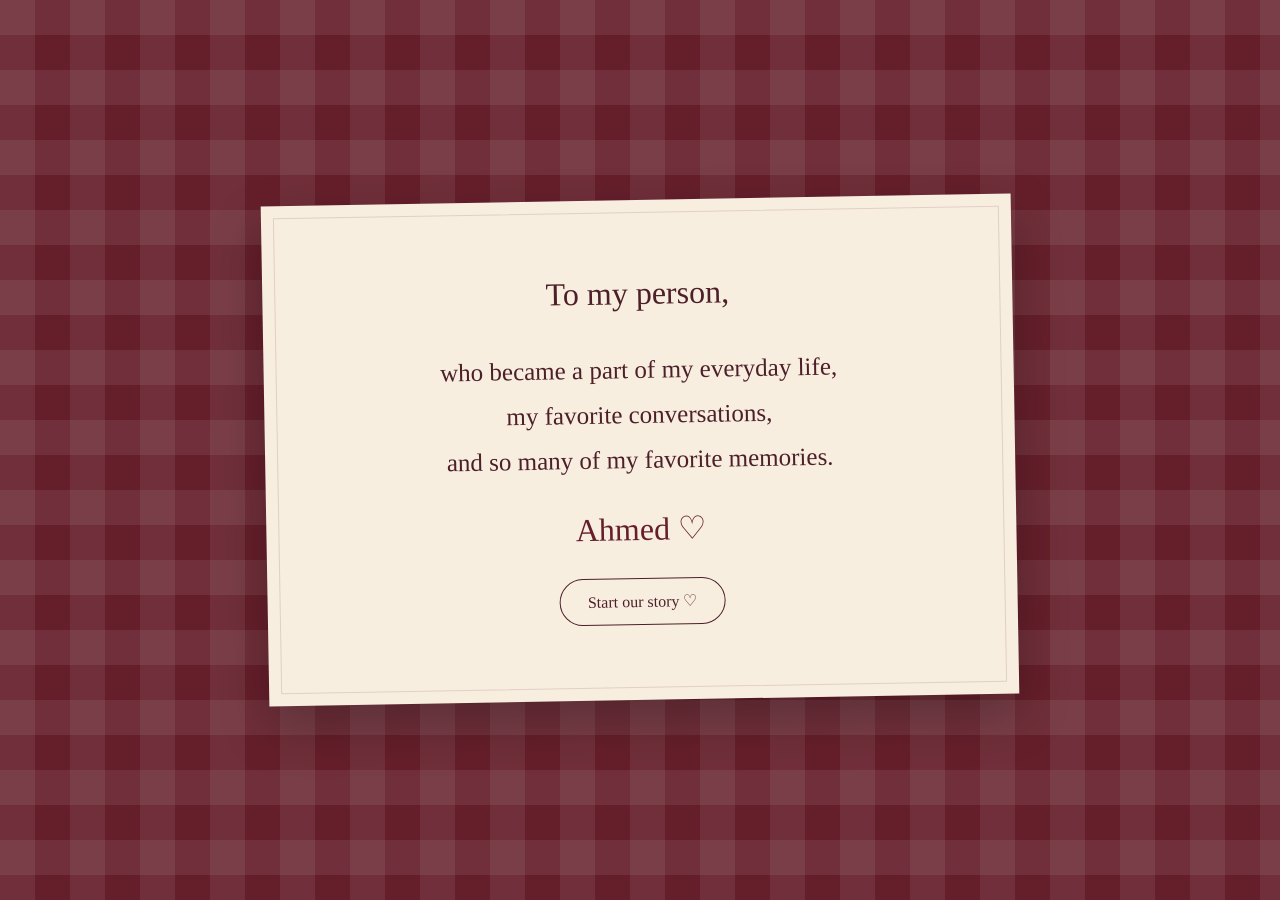
==== index.html @ bc13cdd4 "Add files via upload" ====
<!DOCTYPE html>
<html lang="en">
<head>
<meta charset="UTF-8"><meta name="viewport" content="width=device-width, initial-scale=1.0">
<title>To My Person ❤️</title><link rel="stylesheet" href="style.css">
</head>
<body>
<main class="letter-page"><audio id="bgMusic" preload="auto" src="music/esht_ma3ak_hekayat.mp3"></audio><div class="letter"><div class="letter-content">
<p class="greeting">To my person,</p>
<p class="message">who became a part of my everyday life,<br>my favorite conversations,<br>and so many of my favorite memories.</p>
<p class="name">Ahmed ♡</p>
<button id="startBtn">Start our story ♡</button>
</div></div></main>
<script src="script.js"></script>
</body></html>
---- style.css ----
*{margin:0;padding:0;box-sizing:border-box}body{min-height:100vh;overflow-x:hidden;font-family:"Segoe Print","Comic Sans MS",cursive;background:#651f2b;transition:opacity .6s ease}button,input{font-family:inherit}.checker-page{min-height:100vh;background-color:#651f2b;background-image:linear-gradient(90deg,rgba(255,255,255,.07) 50%,transparent 50%),linear-gradient(rgba(255,255,255,.07) 50%,transparent 50%);background-size:70px 70px}
.password-page{min-height:100vh;display:flex;justify-content:center;align-items:center;padding:25px}.password-box{width:min(520px,90vw);background:#f8eee0;padding:65px 40px;text-align:center;color:#651f2b;box-shadow:0 20px 50px rgba(0,0,0,.28);transform:rotate(-1deg);opacity:0;animation:passwordIn 1.2s ease forwards}.password-title{font-size:28px;line-height:1.4;margin-bottom:25px}.flowers{font-size:25px;margin-bottom:35px;animation:flowerFloat 3s ease-in-out infinite}.password-label{font-size:14px;letter-spacing:4px;margin-bottom:12px}#passwordInput{width:180px;border:0;border-bottom:2px solid #651f2b;background:transparent;outline:0;text-align:center;color:#651f2b;font-size:27px;letter-spacing:8px;padding:8px;margin-bottom:20px}#passwordInput::placeholder{color:rgba(101,31,43,.35);letter-spacing:5px}.hint{font-size:17px;line-height:1.7;margin-bottom:28px}.hint span{font-size:15px;opacity:.8}#enterBtn{border:1px solid #651f2b;background:transparent;color:#651f2b;padding:12px 28px;border-radius:30px;font-size:16px;cursor:pointer;transition:.3s}#enterBtn:hover{background:#651f2b;color:#f8eee0;transform:translateY(-3px)}#errorMessage{min-height:25px;margin-top:15px;font-size:15px}
.letter-page{width:100%;min-height:100vh;display:flex;justify-content:center;align-items:center;padding:30px;background-color:#651f2b;background-image:linear-gradient(90deg,rgba(255,255,255,.07) 50%,transparent 50%),linear-gradient(rgba(255,255,255,.07) 50%,transparent 50%);background-size:70px 70px}.letter{width:min(750px,90vw);min-height:500px;background:#f8eee0;position:relative;display:flex;align-items:center;justify-content:center;padding:70px 60px;box-shadow:0 20px 50px rgba(0,0,0,.25);transform:rotate(-1deg);opacity:0;animation:letterIn 1.3s ease forwards}.letter:before{content:"";position:absolute;inset:12px;border:1px solid rgba(101,31,43,.15)}.letter-content{text-align:center;color:#4d2029;position:relative;z-index:2}.greeting{font-size:32px;margin-bottom:35px;opacity:0;animation:textIn 1s ease .8s forwards}.message{font-size:25px;line-height:1.8;opacity:0;animation:textIn 1.2s ease 1.3s forwards}.name{font-size:32px;margin-top:28px;color:#651f2b;opacity:0;animation:textIn 1s ease 2s forwards}.letter-content button{margin-top:30px;border:1px solid #4d2029;background:transparent;color:#4d2029;padding:13px 27px;border-radius:30px;font-size:16px;cursor:pointer;opacity:0;animation:textIn 1s ease 2.2s forwards;transition:.3s}.letter-content button:hover{background:#4d2029;color:#f8eee0;transform:translateY(-3px)}
.memories-page{min-height:100vh;color:#f8eee0;text-align:center;padding:70px 25px 100px}.memories-small{font-size:20px;opacity:0;animation:textIn 1s ease forwards}.memories-title{font-size:58px;font-weight:400;margin:10px 0 20px;opacity:0;animation:textIn 1s ease .3s forwards}.memories-intro{font-size:20px;line-height:1.7;margin-bottom:70px;opacity:0;animation:textIn 1s ease .6s forwards}.memory-gallery{width:min(1080px,95vw);margin:auto;display:flex;justify-content:center;gap:42px;flex-wrap:wrap}.memory-card{width:290px;border:0;padding:18px 18px 24px;background:#f8eee0;color:#651f2b;box-shadow:0 15px 35px rgba(0,0,0,.3);cursor:pointer;text-align:center;opacity:0;transition:transform .45s ease,box-shadow .45s ease;animation:memoryIn 1s ease forwards}.memory-card:nth-child(1){animation-delay:.8s;transform:rotate(-4deg)}.memory-card:nth-child(2){animation-delay:1.05s;transform:rotate(3deg)}.memory-card:nth-child(3){animation-delay:1.3s;transform:rotate(-2deg)}.memory-card:nth-child(4){animation-delay:1.55s;transform:rotate(4deg)}.memory-card:nth-child(5){animation-delay:1.8s;transform:rotate(-3deg)}.memory-card:nth-child(6){animation-delay:2.05s;transform:rotate(2deg)}.memory-card:hover,.memory-card.open{transform:translateY(-10px) rotate(0) scale(1.02);box-shadow:0 25px 45px rgba(0,0,0,.35)}.photo{width:100%;height:290px;background:#dfcdbb;display:flex;justify-content:center;align-items:center;overflow:hidden}.photo img{width:100%;height:100%;object-fit:cover;display:block}.memory-number{font-size:13px;letter-spacing:2px;margin-top:17px;opacity:.7}.tap-hint{font-size:13px;margin-top:6px;opacity:.5}.memory-message{max-height:0;overflow:hidden;opacity:0;transform:translateY(-6px);transition:max-height .55s ease,opacity .4s ease,transform .4s ease,margin .4s ease}.memory-card.open .memory-message{max-height:160px;opacity:1;transform:translateY(0);margin-top:14px}.memory-text{font-size:19px;line-height:1.6;padding:13px 10px;background:rgba(101,31,43,.07);border-radius:4px}.next-btn{margin-top:75px;border:1px solid #f8eee0;background:transparent;color:#f8eee0;padding:14px 30px;border-radius:30px;font-size:16px;cursor:pointer;opacity:0;animation:textIn 1s ease 2.5s forwards;transition:.3s}.next-btn:hover{background:#f8eee0;color:#651f2b;transform:translateY(-3px)}
.final-page{min-height:100vh;color:#f8eee0;text-align:center;padding:55px 20px 80px}.final-title{font-size:38px;font-weight:400;margin-bottom:28px;opacity:0;animation:textIn 1s ease forwards}.final-photo{width:min(360px,85vw);height:430px;margin:0 auto 35px;background:#f8eee0;padding:14px;box-shadow:0 18px 40px rgba(0,0,0,.3);transform:rotate(-2deg);opacity:0;animation:memoryIn 1s ease .4s forwards}.final-photo img{width:100%;height:100%;object-fit:cover;display:block}.envelope{width:230px;height:150px;margin:15px auto;position:relative;cursor:pointer;opacity:0;animation:textIn 1s ease 1s forwards}.envelope-back{position:absolute;inset:0;background:#f8eee0;box-shadow:0 15px 30px rgba(0,0,0,.25);border-radius:4px}.envelope-flap{position:absolute;left:0;top:0;width:0;height:0;border-left:115px solid transparent;border-right:115px solid transparent;border-top:78px solid #e8d8c5;transform-origin:top center;transition:transform .7s ease;z-index:3}.envelope-front{position:absolute;left:0;right:0;bottom:0;height:82px;background:#f1e3d2;clip-path:polygon(0 0,50% 58%,100% 0,100% 100%,0 100%);z-index:4}.envelope-label{position:absolute;inset:auto 0 18px;z-index:5;color:#651f2b;font-size:17px}.envelope.open .envelope-flap{transform:rotateX(180deg)}.final-letter{width:min(650px,90vw);margin:0 auto;background:#f8eee0;color:#651f2b;padding:35px 30px;box-shadow:0 20px 45px rgba(0,0,0,.3);opacity:0;transform:translateY(25px);pointer-events:none;transition:opacity .6s ease,transform .6s ease}.final-letter.open{opacity:1;transform:translateY(0);pointer-events:auto}.final-letter h2{font-size:28px;font-weight:400;margin-bottom:18px}.final-letter p{font-size:20px;line-height:1.8}
@keyframes letterIn{from{opacity:0;transform:translateY(80px) rotate(-4deg) scale(.9)}to{opacity:1;transform:translateY(0) rotate(-1deg) scale(1)}}@keyframes textIn{from{opacity:0;transform:translateY(15px)}to{opacity:1;transform:translateY(0)}}@keyframes passwordIn{from{opacity:0;transform:translateY(60px) rotate(-5deg) scale(.92)}to{opacity:1;transform:translateY(0) rotate(-1deg) scale(1)}}@keyframes flowerFloat{0%,100%{transform:translateY(0)}50%{transform:translateY(-5px)}}@keyframes memoryIn{from{opacity:0;transform:translateY(70px) rotate(0) scale(.9)}to{opacity:1}}
@media(max-width:700px){.memories-page{padding-top:45px}.memories-title{font-size:44px}.memories-intro{font-size:17px;margin-bottom:45px}.memory-card{width:min(330px,90vw)}.letter{padding:55px 25px}.greeting{font-size:27px}.message{font-size:20px}.name{font-size:28px}}

/* Arabic handwriting + final-page reveal */
.arabic, .memory-text, .tap-hint, .final-reveal-btn, .final-next-hint, .envelope-label, .final-letter {
    font-family: "Aref Ruqaa Ink", "Aref Ruqaa", "Segoe Print", Tahoma, sans-serif;
}

.memory-text { direction: rtl; }
.tap-hint { font-size: 16px; }

.final-reveal-btn {
    border: 1px solid #f8eee0;
    background: #f8eee0;
    color: #651f2b;
    padding: 15px 28px;
    border-radius: 4px;
    font-size: 22px;
    cursor: pointer;
    box-shadow: 0 12px 28px rgba(0,0,0,.22);
    transform: rotate(-1deg);
    opacity: 0;
    animation: textIn 1s ease .4s forwards;
    transition: .35s ease;
}
.final-reveal-btn:hover { transform: translateY(-5px) rotate(-1deg); box-shadow: 0 18px 34px rgba(0,0,0,.28); }
.final-reveal-btn.revealed { opacity: .75; cursor: default; }

.hidden-final-photo { display: none !important; }
.final-photo { margin-top: 30px; }
.final-next-hint {
    color: #f8eee0;
    font-size: 21px;
    margin: 24px auto 4px;
    animation: textIn .7s ease forwards;
}
.final-letter { direction: rtl; }
.final-letter p { font-size: 22px; line-height: 2.05; white-space: normal; }

@media(max-width:700px){
    .final-reveal-btn { width: min(90vw, 360px); font-size: 20px; }
    .final-photo { width: min(390px, 90vw); height: 480px; }
    .final-letter p { font-size: 19px; line-height: 2; }
}
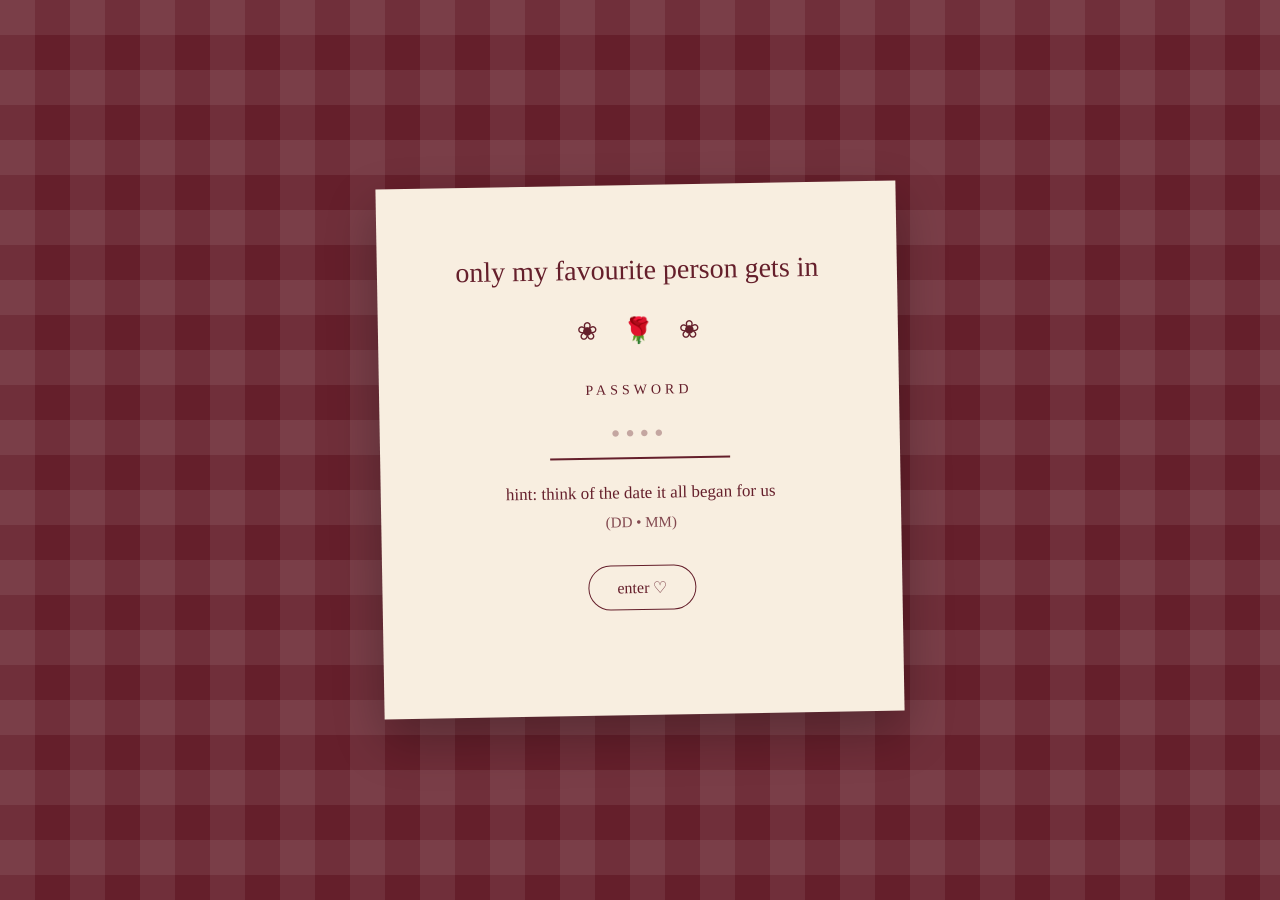
==== commit ab37c589: "Rename password.html to index.html" ====
--- a/index.html
+++ b/index.html
@@ -1,15 +1,9 @@
 <!DOCTYPE html>
-<html lang="en">
-<head>
-<meta charset="UTF-8"><meta name="viewport" content="width=device-width, initial-scale=1.0">
-<title>To My Person ❤️</title><link rel="stylesheet" href="style.css">
-</head>
-<body>
-<main class="letter-page"><audio id="bgMusic" preload="auto" src="music/esht_ma3ak_hekayat.mp3"></audio><div class="letter"><div class="letter-content">
-<p class="greeting">To my person,</p>
-<p class="message">who became a part of my everyday life,<br>my favorite conversations,<br>and so many of my favorite memories.</p>
-<p class="name">Ahmed ♡</p>
-<button id="startBtn">Start our story ♡</button>
-</div></div></main>
-<script src="script.js"></script>
-</body></html>
+<html lang="en"><head><meta charset="UTF-8"><meta name="viewport" content="width=device-width, initial-scale=1.0">
+<title>Just for you ♡</title><link rel="stylesheet" href="style.css"></head>
+<body><main class="password-page checker-page"><div class="password-box">
+<p class="password-title">only my favourite person gets in</p><div class="flowers">❀　🌹　❀</div>
+<p class="password-label">PASSWORD</p><input type="password" id="passwordInput" maxlength="4" placeholder="••••">
+<p class="hint">hint: think of the date it all began for us<br><span>(DD • MM)</span></p>
+<button id="enterBtn">enter ♡</button><p id="errorMessage"></p>
+</div></main><script src="script.js"></script></body></html>
